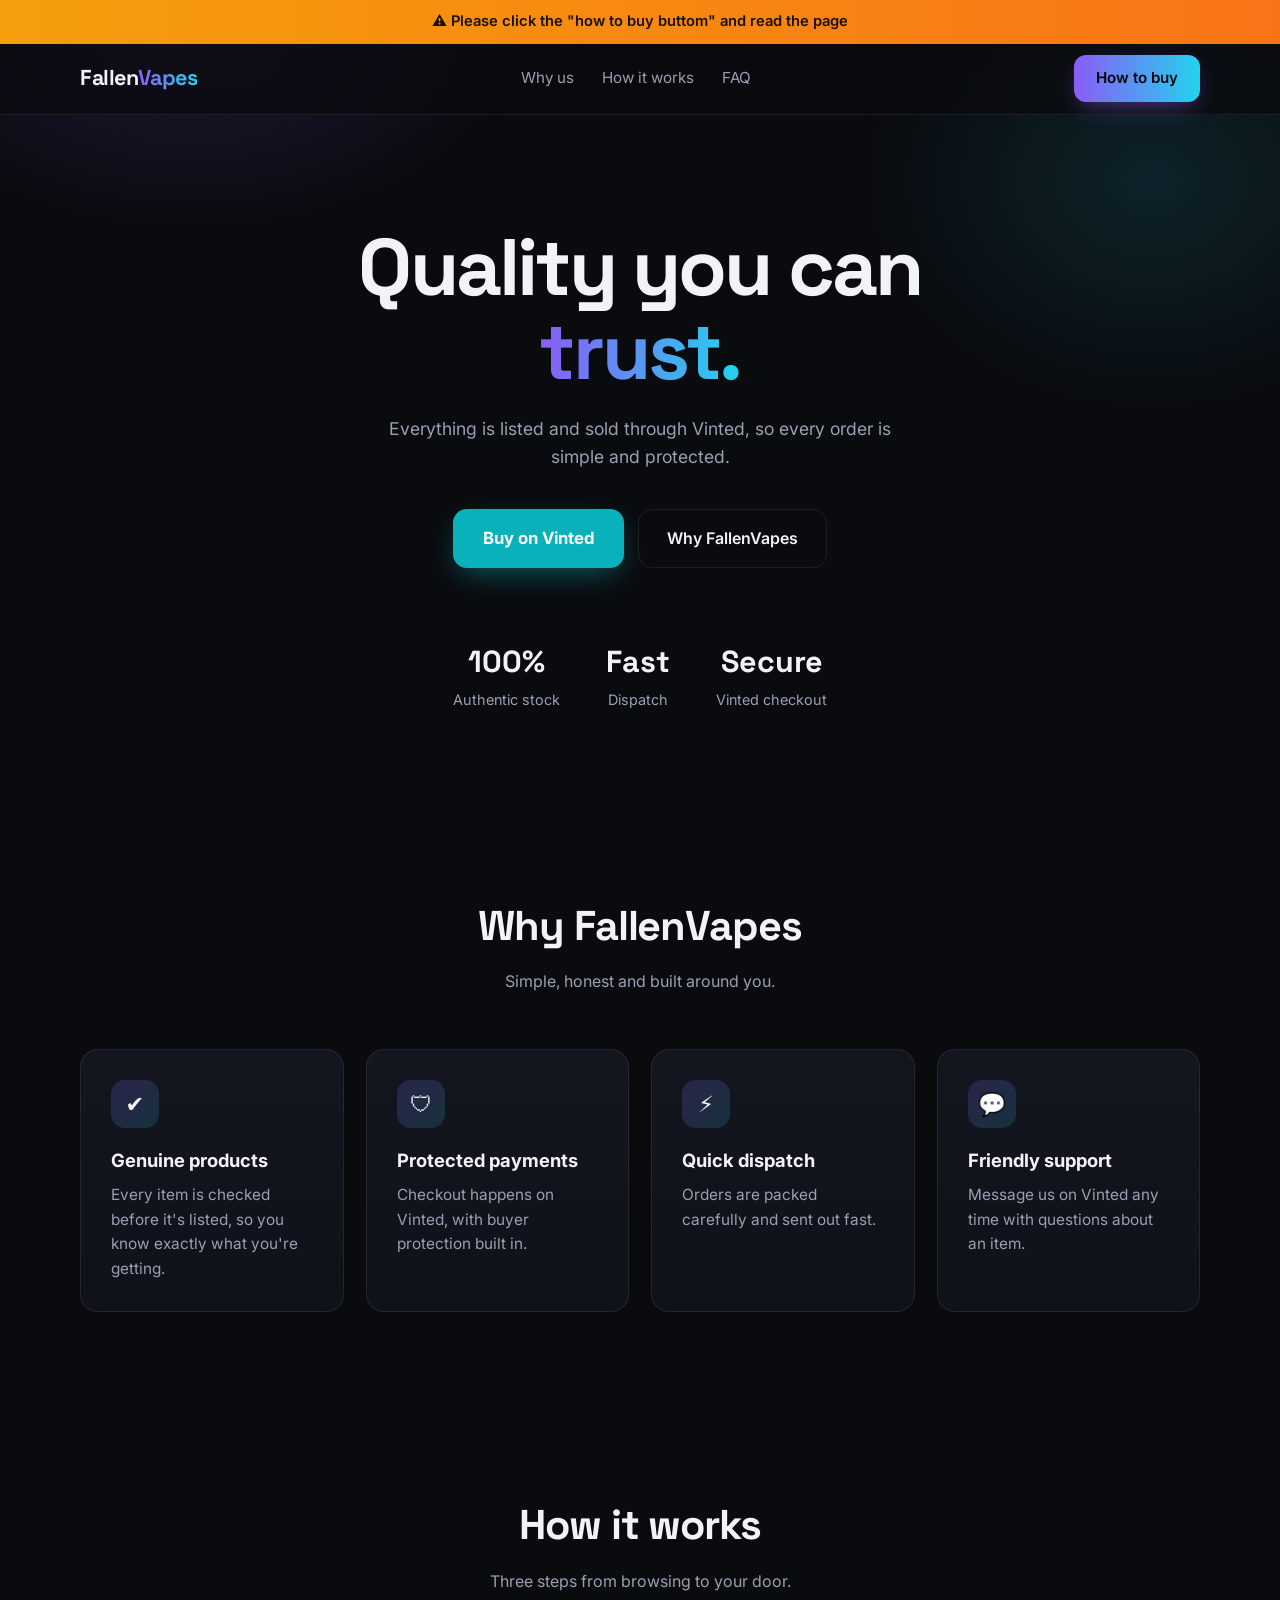
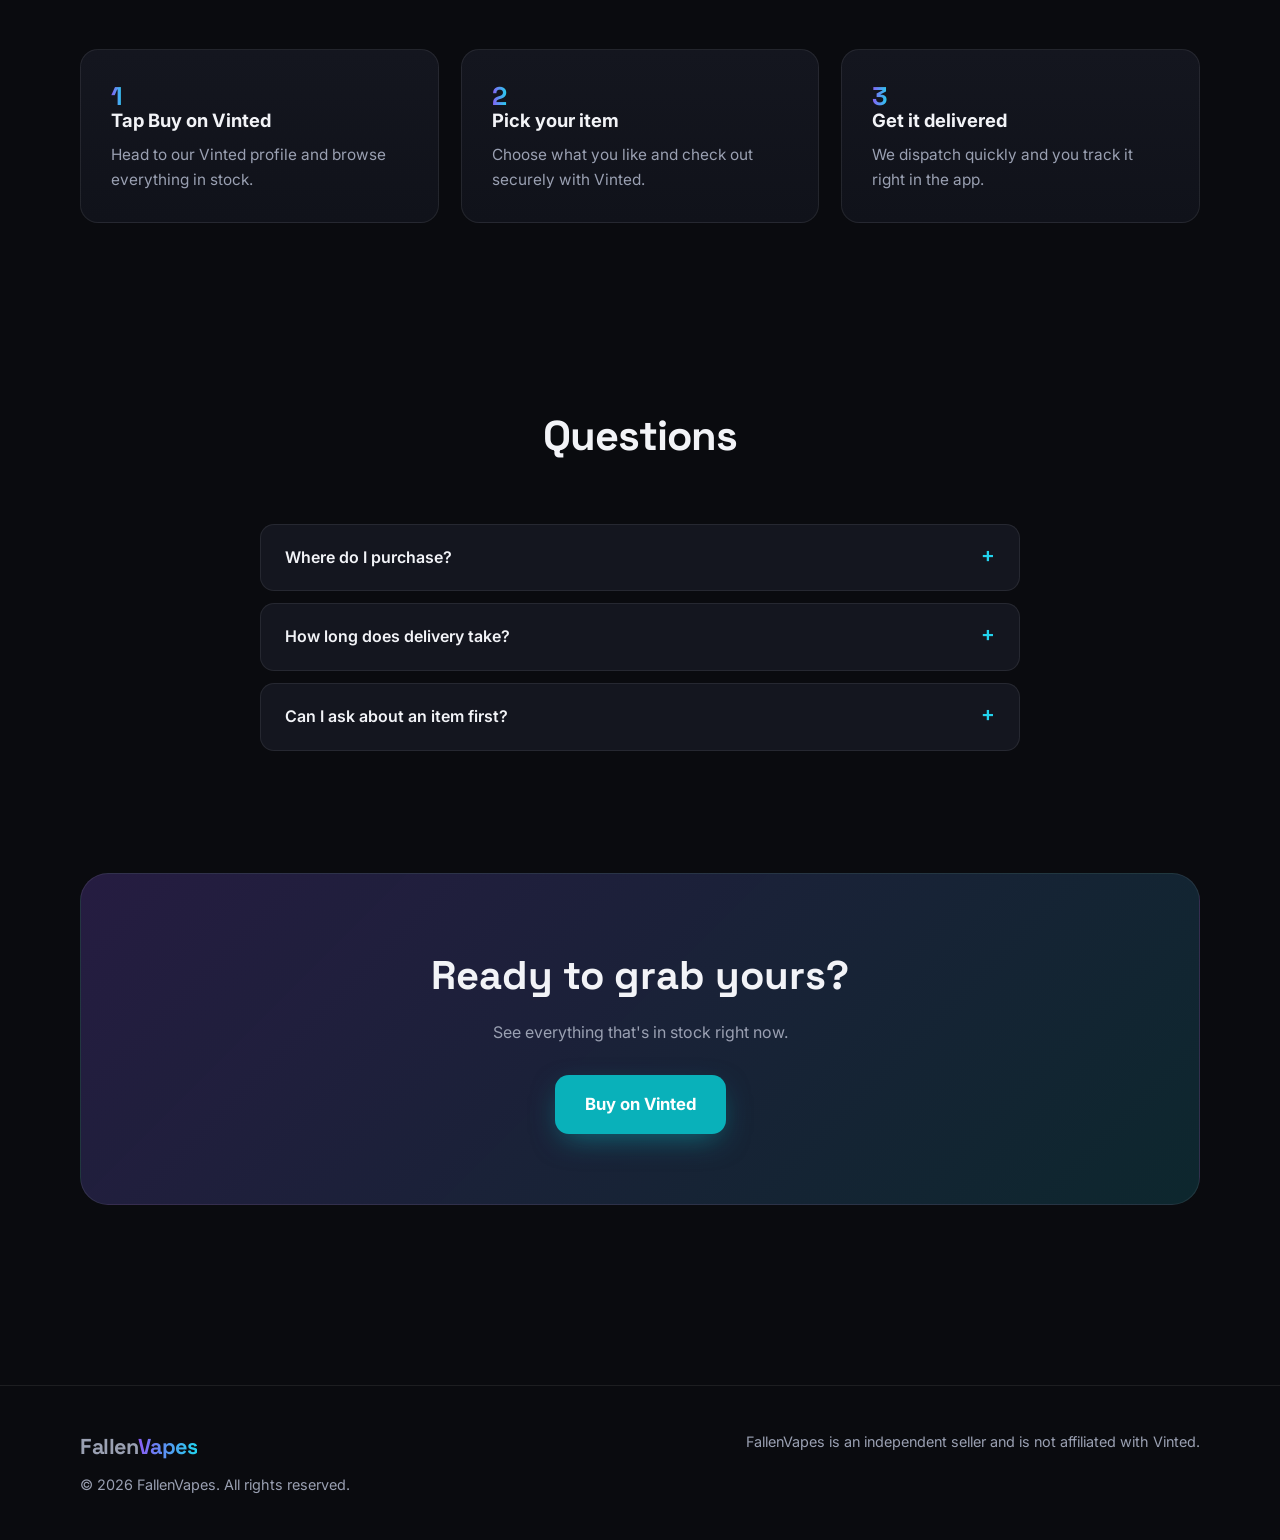
==== index.html @ a313c8a1 "Update index.html" ====
<!DOCTYPE html>
<html lang="en-GB">
<head>
<meta charset="UTF-8">
<meta name="viewport" content="width=device-width, initial-scale=1">
<title>FallenVapes</title>
<meta name="description" content="FallenVapes – browse and buy securely on Vinted.">
<link rel="preconnect" href="https://fonts.googleapis.com">
<link rel="preconnect" href="https://fonts.gstatic.com" crossorigin>
<link href="https://fonts.googleapis.com/css2?family=Inter:wght@400;500;600;700&family=Space+Grotesk:wght@500;700&display=swap" rel="stylesheet">
<link rel="stylesheet" href="style.css">
</head>
<body>
<div class="glow"></div>

<!-- ============================================================
     WARNING BANNER – change the text between the tags below.
     To remove the banner completely, delete the whole line.
     ============================================================ -->
<div class="banner">⚠️ Please click the "how to buy buttom" and read the page</div>

<header class="nav">
  <div class="container nav-inner">
    <a href="index.html" class="brand">Fallen<span>Vapes</span></a>
    <nav class="nav-links">
      <a href="#why">Why us</a>
      <a href="#how">How it works</a>
      <a href="#faq">FAQ</a>
    </nav>
    <a class="btn-nav" href="how-to-buy.html">How to buy</a>
  </div>
</header>

<main id="top">
  <section class="hero">
    <div class="container">
      <h1>Quality you can <em>trust.</em></h1>
      <p>Everything is listed and sold through Vinted, so every order is simple and protected.</p>
      <div class="cta-row">
        <!-- Replace the href with your Vinted profile link -->
        <a class="btn-vinted" href="https://www.vinted.co.uk/" target="_blank" rel="noopener">
          <img src="vinted-logo.svg" alt="" onerror="this.style.display='none'">
          Buy on Vinted
        </a>
        <a class="btn-ghost" href="#why">Why FallenVapes</a>
      </div>
      <div class="stats">
        <div class="stat"><strong>100%</strong><span>Authentic stock</span></div>
        <div class="stat"><strong>Fast</strong><span>Dispatch</span></div>
        <div class="stat"><strong>Secure</strong><span>Vinted checkout</span></div>
      </div>
    </div>
  </section>

  <section class="block" id="why">
    <div class="container">
      <div class="section-head reveal">
        <h2>Why FallenVapes</h2>
        <p>Simple, honest and built around you.</p>
      </div>
      <div class="grid">
        <div class="card reveal"><div class="icon">✔</div><h3>Genuine products</h3><p>Every item is checked before it's listed, so you know exactly what you're getting.</p></div>
        <div class="card reveal"><div class="icon">🛡</div><h3>Protected payments</h3><p>Checkout happens on Vinted, with buyer protection built in.</p></div>
        <div class="card reveal"><div class="icon">⚡</div><h3>Quick dispatch</h3><p>Orders are packed carefully and sent out fast.</p></div>
        <div class="card reveal"><div class="icon">💬</div><h3>Friendly support</h3><p>Message us on Vinted any time with questions about an item.</p></div>
      </div>
    </div>
  </section>

  <section class="block" id="how">
    <div class="container">
      <div class="section-head reveal">
        <h2>How it works</h2>
        <p>Three steps from browsing to your door.</p>
      </div>
      <div class="grid steps">
        <div class="card step reveal"><h3>Tap Buy on Vinted</h3><p>Head to our Vinted profile and browse everything in stock.</p></div>
        <div class="card step reveal"><h3>Pick your item</h3><p>Choose what you like and check out securely with Vinted.</p></div>
        <div class="card step reveal"><h3>Get it delivered</h3><p>We dispatch quickly and you track it right in the app.</p></div>
      </div>
    </div>
  </section>

  <section class="block" id="faq">
    <div class="container">
      <div class="section-head reveal"><h2>Questions</h2></div>
      <div class="faq reveal">
        <details><summary>Where do I purchase?</summary><p>All sales go through our Vinted profile. Use any "Buy on Vinted" button on this site.</p></details>
        <details><summary>How long does delivery take?</summary><p>We dispatch quickly; delivery times depend on the Vinted shipping option you choose.</p></details>
        <details><summary>Can I ask about an item first?</summary><p>Of course. Message us through Vinted and we'll get back to you.</p></details>
      </div>
    </div>
  </section>

  <section class="block" style="padding-top:20px">
    <div class="container">
      <div class="band reveal">
        <h2>Ready to grab yours?</h2>
        <p>See everything that's in stock right now.</p>
        <a class="btn-vinted" href="https://www.vinted.co.uk/" target="_blank" rel="noopener">
          <img src="vinted-logo.svg" alt="" onerror="this.style.display='none'">
          Buy on Vinted
        </a>
      </div>
    </div>
  </section>
</main>

<footer>
  <div class="container foot">
    <div>
      <div class="brand" style="margin-bottom:8px">Fallen<span>Vapes</span></div>
      <div>© <span id="yr"></span> FallenVapes. All rights reserved.</div>
    </div>
    <p class="warn">FallenVapes is an independent seller and is not affiliated with Vinted.</p>
  </div>
</footer>

<script>
document.getElementById('yr').textContent = new Date().getFullYear();
const io = new IntersectionObserver(es => es.forEach(e => {
  if (e.isIntersecting){ e.target.classList.add('in'); io.unobserve(e.target); }
}), {threshold:.12});
document.querySelectorAll('.reveal').forEach(el => io.observe(el));
</script>
</body>
</html>
---- style.css ----
:root{
  --bg:#0a0b0f;
  --bg-2:#10121a;
  --card:#14161f;
  --line:rgba(255,255,255,.08);
  --text:#f2f3f7;
  --muted:#9aa0b2;
  --accent:#8b5cf6;
  --accent-2:#22d3ee;
  --vinted:#09B1BA;
  --vinted-dark:#078f97;
  --radius:18px;
}
*{box-sizing:border-box;margin:0;padding:0}
html{scroll-behavior:smooth}
body{
  font-family:'Inter',system-ui,sans-serif;
  background:var(--bg);
  color:var(--text);
  line-height:1.6;
  -webkit-font-smoothing:antialiased;
  overflow-x:hidden;
}
a{color:inherit;text-decoration:none}
.container{width:min(1120px,92%);margin-inline:auto}

/* Ambient glow */
.glow{position:fixed;inset:0;pointer-events:none;z-index:0;
  background:
   radial-gradient(600px 400px at 15% 0%,rgba(139,92,246,.18),transparent 60%),
   radial-gradient(500px 400px at 90% 20%,rgba(34,211,238,.12),transparent 60%);
}
main,header,footer,section,.banner{position:relative;z-index:1}

/* Warning banner */
.banner{
  background:linear-gradient(90deg,#f59e0b,#f97316);
  color:#1a1100;
  text-align:center;
  font-weight:600;
  font-size:.92rem;
  padding:10px 16px;
}

/* Nav */
header.nav{
  position:sticky;top:0;z-index:50;
  backdrop-filter:blur(14px);
  background:rgba(10,11,15,.7);
  border-bottom:1px solid var(--line);
}
.nav-inner{display:flex;align-items:center;justify-content:space-between;height:70px}
.brand{font-family:'Space Grotesk',sans-serif;font-weight:700;font-size:1.35rem;letter-spacing:-.02em}
.brand span{background:linear-gradient(90deg,var(--accent),var(--accent-2));-webkit-background-clip:text;background-clip:text;color:transparent}
.nav-links{display:flex;gap:28px;font-size:.95rem;color:var(--muted)}
.nav-links a{transition:color .2s}
.nav-links a:hover{color:var(--text)}
@media(max-width:720px){.nav-links{display:none}}

/* Nav button (How to buy / Go back) */
.btn-nav{
  display:inline-flex;align-items:center;justify-content:center;
  padding:11px 22px;border-radius:12px;font-weight:600;font-size:.95rem;
  background:linear-gradient(90deg,var(--accent),var(--accent-2));
  color:#06070a;
  transition:transform .2s,box-shadow .2s;
  box-shadow:0 8px 24px -8px rgba(139,92,246,.6);
}
.btn-nav:hover{transform:translateY(-2px)}

/* Vinted button */
.btn-vinted{
  display:inline-flex;align-items:center;justify-content:center;gap:12px;
  background:var(--vinted);
  color:#fff;
  font-weight:700;font-size:1.05rem;
  padding:16px 30px;
  border-radius:14px;
  border:none;cursor:pointer;
  box-shadow:0 10px 30px -8px rgba(9,177,186,.55);
  transition:transform .2s ease,box-shadow .2s ease,background .2s ease;
}
.btn-vinted:hover{background:var(--vinted-dark);transform:translateY(-2px);box-shadow:0 16px 36px -8px rgba(9,177,186,.7)}
.btn-vinted:active{transform:translateY(0)}
.btn-vinted img{height:24px;width:auto;display:block}
.btn-ghost{
  display:inline-flex;align-items:center;padding:16px 28px;border-radius:14px;
  border:1px solid var(--line);color:var(--text);font-weight:600;
  transition:background .2s,border-color .2s;
}
.btn-ghost:hover{background:rgba(255,255,255,.05);border-color:rgba(255,255,255,.2)}

/* Hero */
.hero{padding:110px 0 90px;text-align:center}
.hero h1{
  font-family:'Space Grotesk',sans-serif;
  font-size:clamp(2.6rem,7vw,5rem);
  line-height:1.05;letter-spacing:-.035em;font-weight:700;
  max-width:14ch;margin:0 auto 22px;
}
.hero h1 em{font-style:normal;background:linear-gradient(90deg,var(--accent),var(--accent-2));-webkit-background-clip:text;background-clip:text;color:transparent}
.hero p{max-width:540px;margin:0 auto 38px;color:var(--muted);font-size:1.1rem}
.cta-row{display:flex;gap:14px;justify-content:center;flex-wrap:wrap}
.stats{display:flex;gap:46px;justify-content:center;flex-wrap:wrap;margin-top:70px}
.stat strong{display:block;font-family:'Space Grotesk',sans-serif;font-size:1.9rem}
.stat span{color:var(--muted);font-size:.9rem}

/* Sections */
section.block{padding:90px 0}
.section-head{text-align:center;margin-bottom:54px}
.section-head h2{font-family:'Space Grotesk',sans-serif;font-size:clamp(1.8rem,4vw,2.6rem);letter-spacing:-.025em}
.section-head p{color:var(--muted);margin-top:10px}

.grid{display:grid;gap:22px;grid-template-columns:repeat(auto-fit,minmax(250px,1fr))}
.card{
  background:linear-gradient(180deg,var(--card),var(--bg-2));
  border:1px solid var(--line);border-radius:var(--radius);
  padding:30px;transition:transform .25s,border-color .25s;
}
.card:hover{transform:translateY(-4px);border-color:rgba(139,92,246,.45)}
.icon{
  width:48px;height:48px;border-radius:14px;display:grid;place-items:center;
  background:linear-gradient(135deg,rgba(139,92,246,.2),rgba(34,211,238,.15));
  font-size:1.4rem;margin-bottom:18px;
}
.card h3{font-size:1.15rem;margin-bottom:8px}
.card p{color:var(--muted);font-size:.96rem}

/* Steps */
.steps{counter-reset:s}
.step{position:relative;padding-top:56px}
.step::before{
  counter-increment:s;content:counter(s);
  position:absolute;top:26px;left:30px;
  font-family:'Space Grotesk',sans-serif;font-size:1.6rem;font-weight:700;
  background:linear-gradient(90deg,var(--accent),var(--accent-2));-webkit-background-clip:text;background-clip:text;color:transparent;
}

/* FAQ */
.faq{max-width:760px;margin-inline:auto}
details{
  background:var(--card);border:1px solid var(--line);border-radius:14px;
  padding:20px 24px;margin-bottom:12px;
}
summary{cursor:pointer;font-weight:600;list-style:none;display:flex;justify-content:space-between}
summary::after{content:'+';color:var(--accent-2);font-size:1.3rem;line-height:1}
details[open] summary::after{content:'–'}
details p{color:var(--muted);margin-top:12px}

/* CTA band */
.band{
  text-align:center;padding:70px 30px;border-radius:28px;
  background:linear-gradient(135deg,rgba(139,92,246,.22),rgba(34,211,238,.14));
  border:1px solid var(--line);
}
.band h2{font-family:'Space Grotesk',sans-serif;font-size:clamp(1.8rem,4vw,2.5rem);margin-bottom:12px}
.band p{color:var(--muted);margin-bottom:30px}

/* How-to-buy page */
.page{padding:80px 0 40px}
.page h1{
  font-family:'Space Grotesk',sans-serif;
  font-size:clamp(2.2rem,6vw,3.6rem);
  letter-spacing:-.03em;line-height:1.1;margin-bottom:14px;text-align:center;
}
.page .lead{color:var(--muted);text-align:center;max-width:560px;margin:0 auto 46px}
.content{
  max-width:760px;margin-inline:auto;
  background:linear-gradient(180deg,var(--card),var(--bg-2));
  border:1px solid var(--line);border-radius:24px;
  padding:42px 38px;
}
.content h2{font-family:'Space Grotesk',sans-serif;font-size:1.4rem;margin:26px 0 10px}
.content h2:first-child{margin-top:0}
.content p{color:var(--muted);margin-bottom:14px}
.content ol,.content ul{color:var(--muted);padding-left:22px;margin-bottom:14px}
.content li{margin-bottom:8px}
.content strong{color:var(--text)}
.page .cta-row{margin-top:40px}

/* Footer */
footer{border-top:1px solid var(--line);padding:44px 0;margin-top:90px;color:var(--muted);font-size:.9rem}
.foot{display:flex;justify-content:space-between;gap:20px;flex-wrap:wrap}
.warn{max-width:560px}

.reveal{opacity:0;transform:translateY(22px);transition:opacity .7s ease,transform .7s ease}
.reveal.in{opacity:1;transform:none}
@media(prefers-reduced-motion:reduce){.reveal{opacity:1;transform:none;transition:none}}
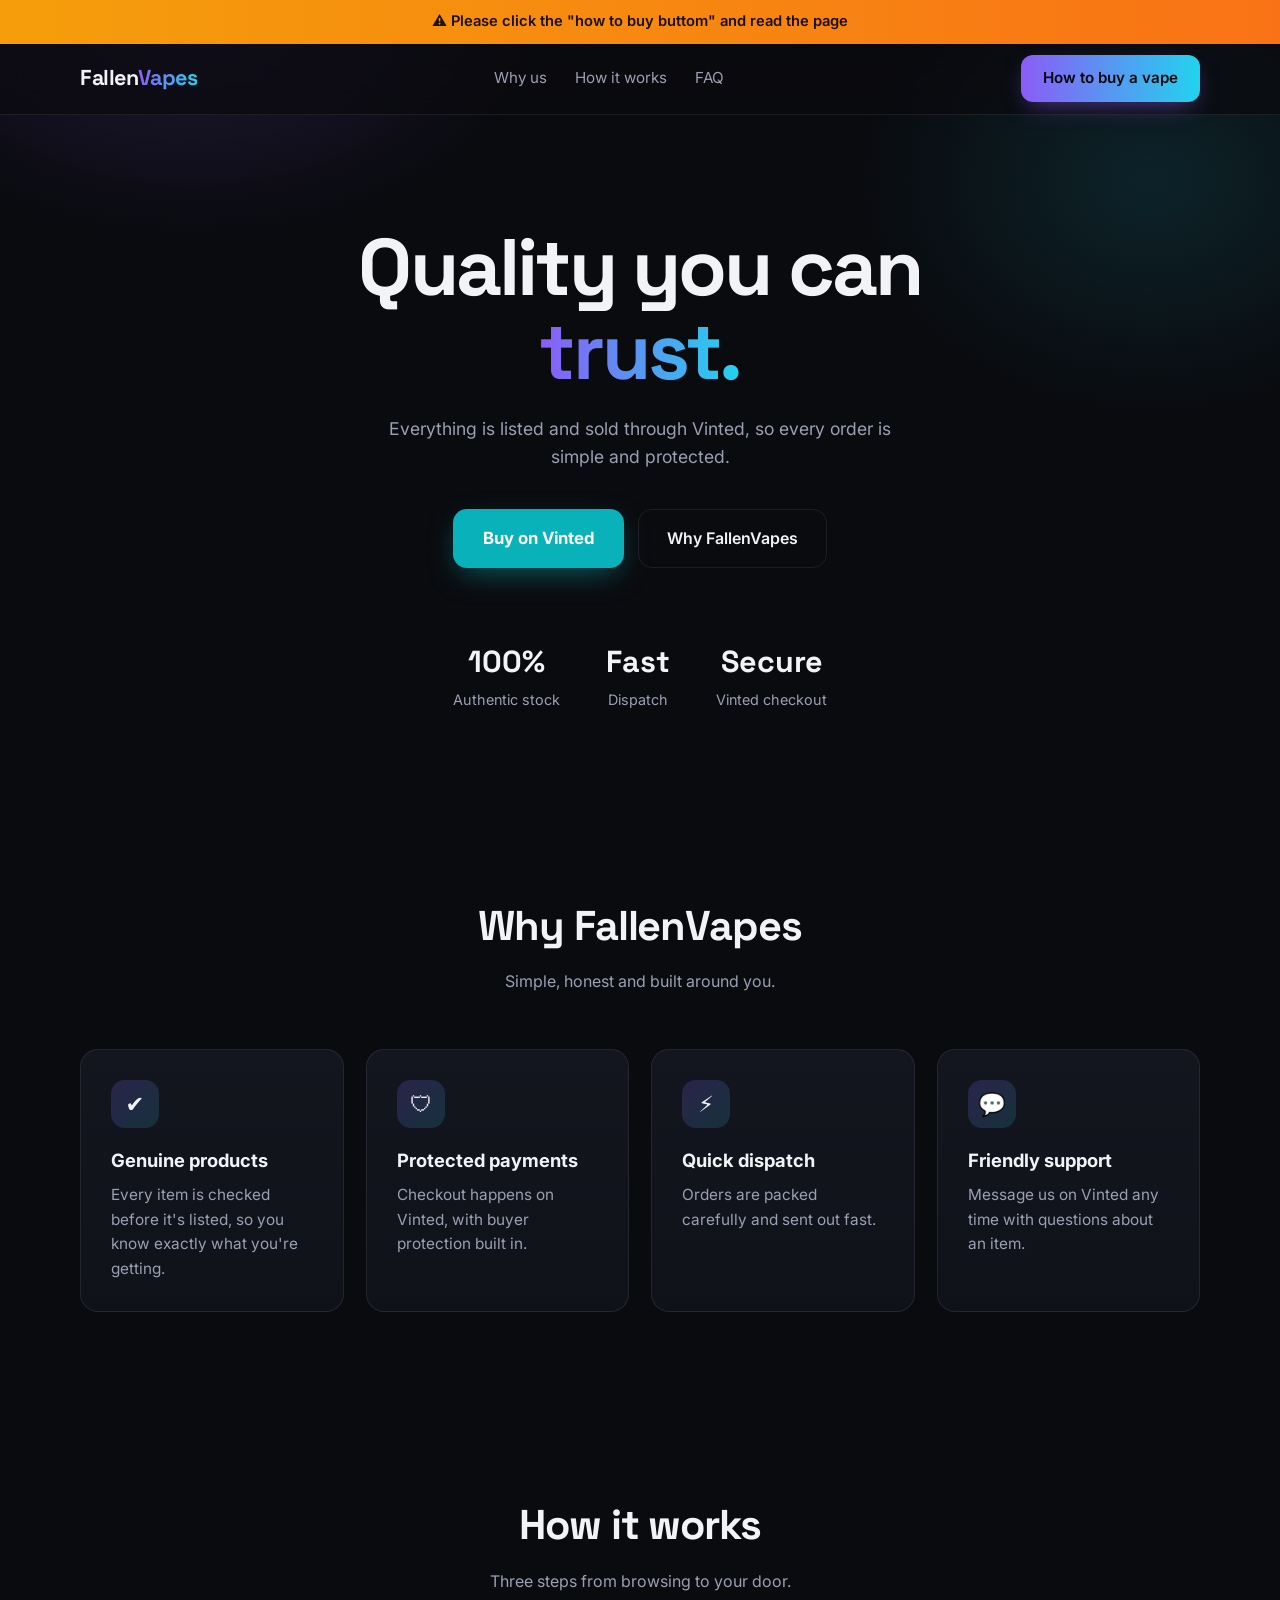
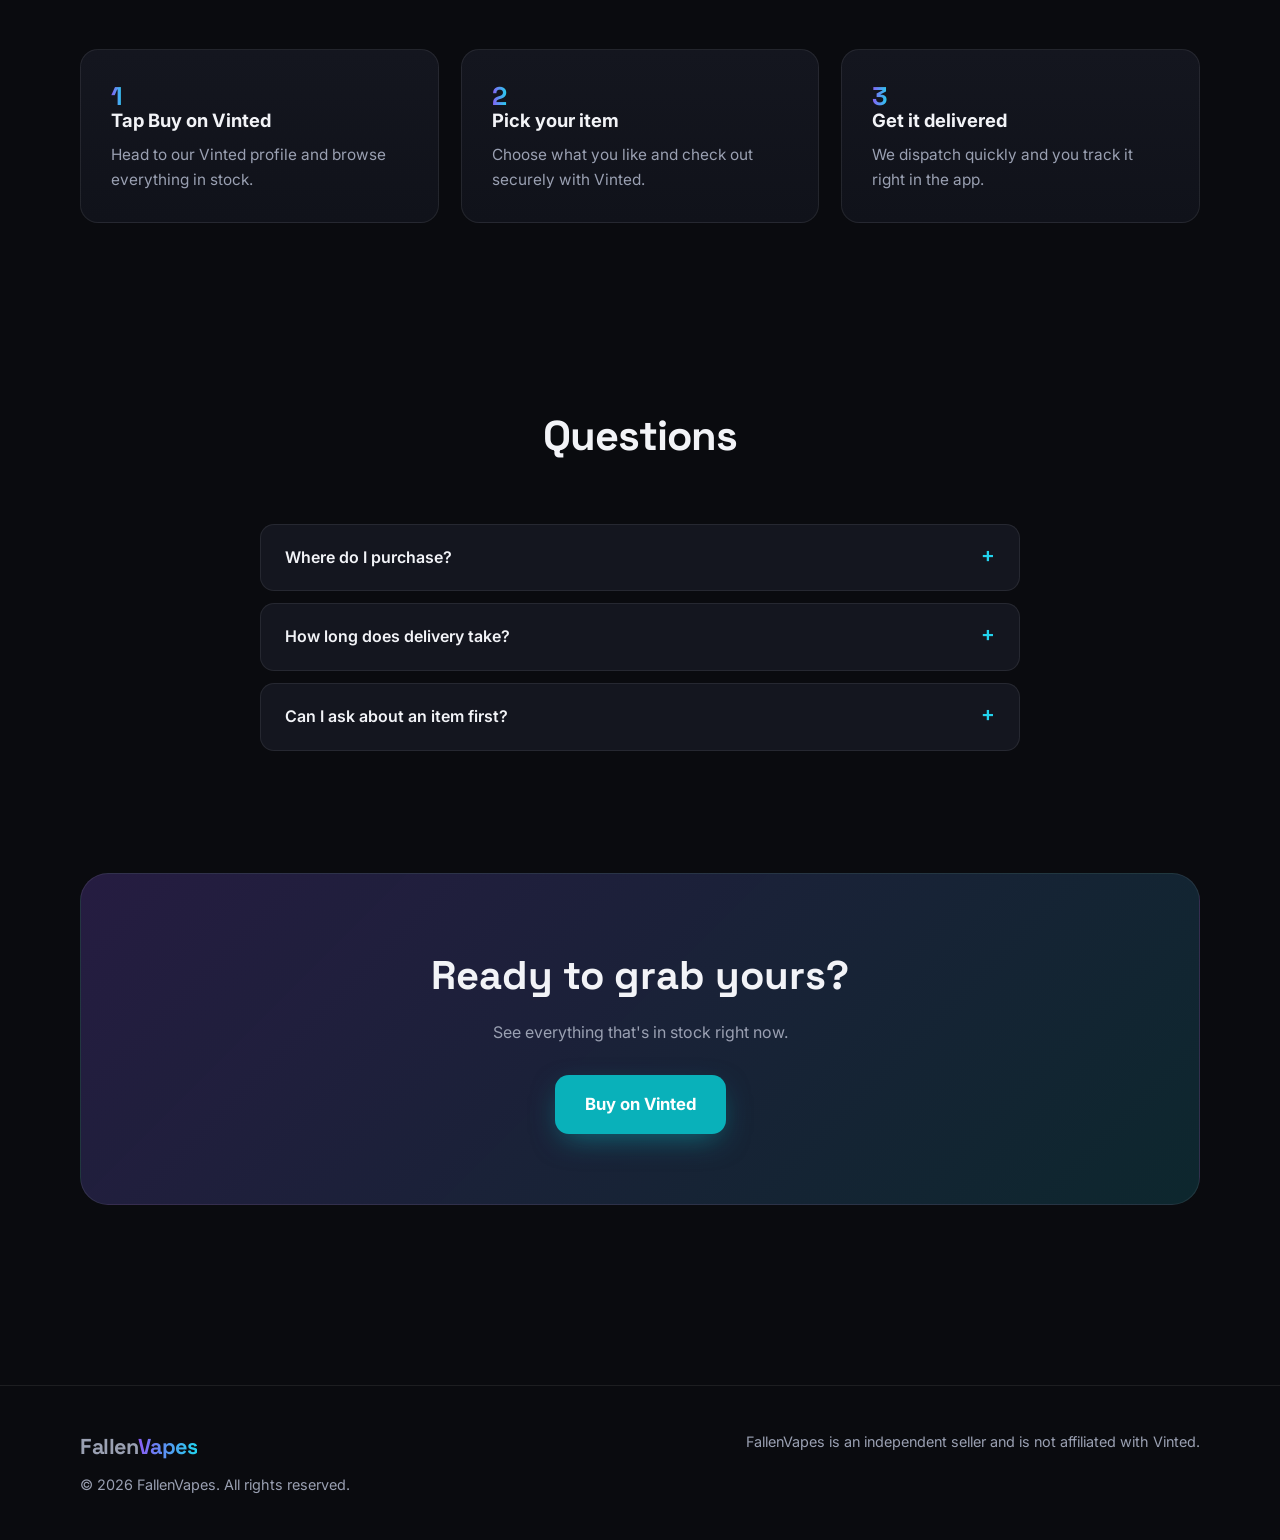
==== commit 68288e2a: "Update index.html" ====
--- a/index.html
+++ b/index.html
@@ -27,7 +27,7 @@
       <a href="#how">How it works</a>
       <a href="#faq">FAQ</a>
     </nav>
-    <a class="btn-nav" href="how-to-buy.html">How to buy</a>
+    <a class="btn-nav" href="how-to-buy.html">How to buy a vape</a>
   </div>
 </header>
 
@@ -38,7 +38,7 @@
       <p>Everything is listed and sold through Vinted, so every order is simple and protected.</p>
       <div class="cta-row">
         <!-- Replace the href with your Vinted profile link -->
-        <a class="btn-vinted" href="https://www.vinted.co.uk/" target="_blank" rel="noopener">
+        <a class="btn-vinted" href="https://www.vinted.co.uk/member/3196561257-fallenshopv" target="_blank" rel="noopener">
           <img src="vinted-logo.svg" alt="" onerror="this.style.display='none'">
           Buy on Vinted
         </a>
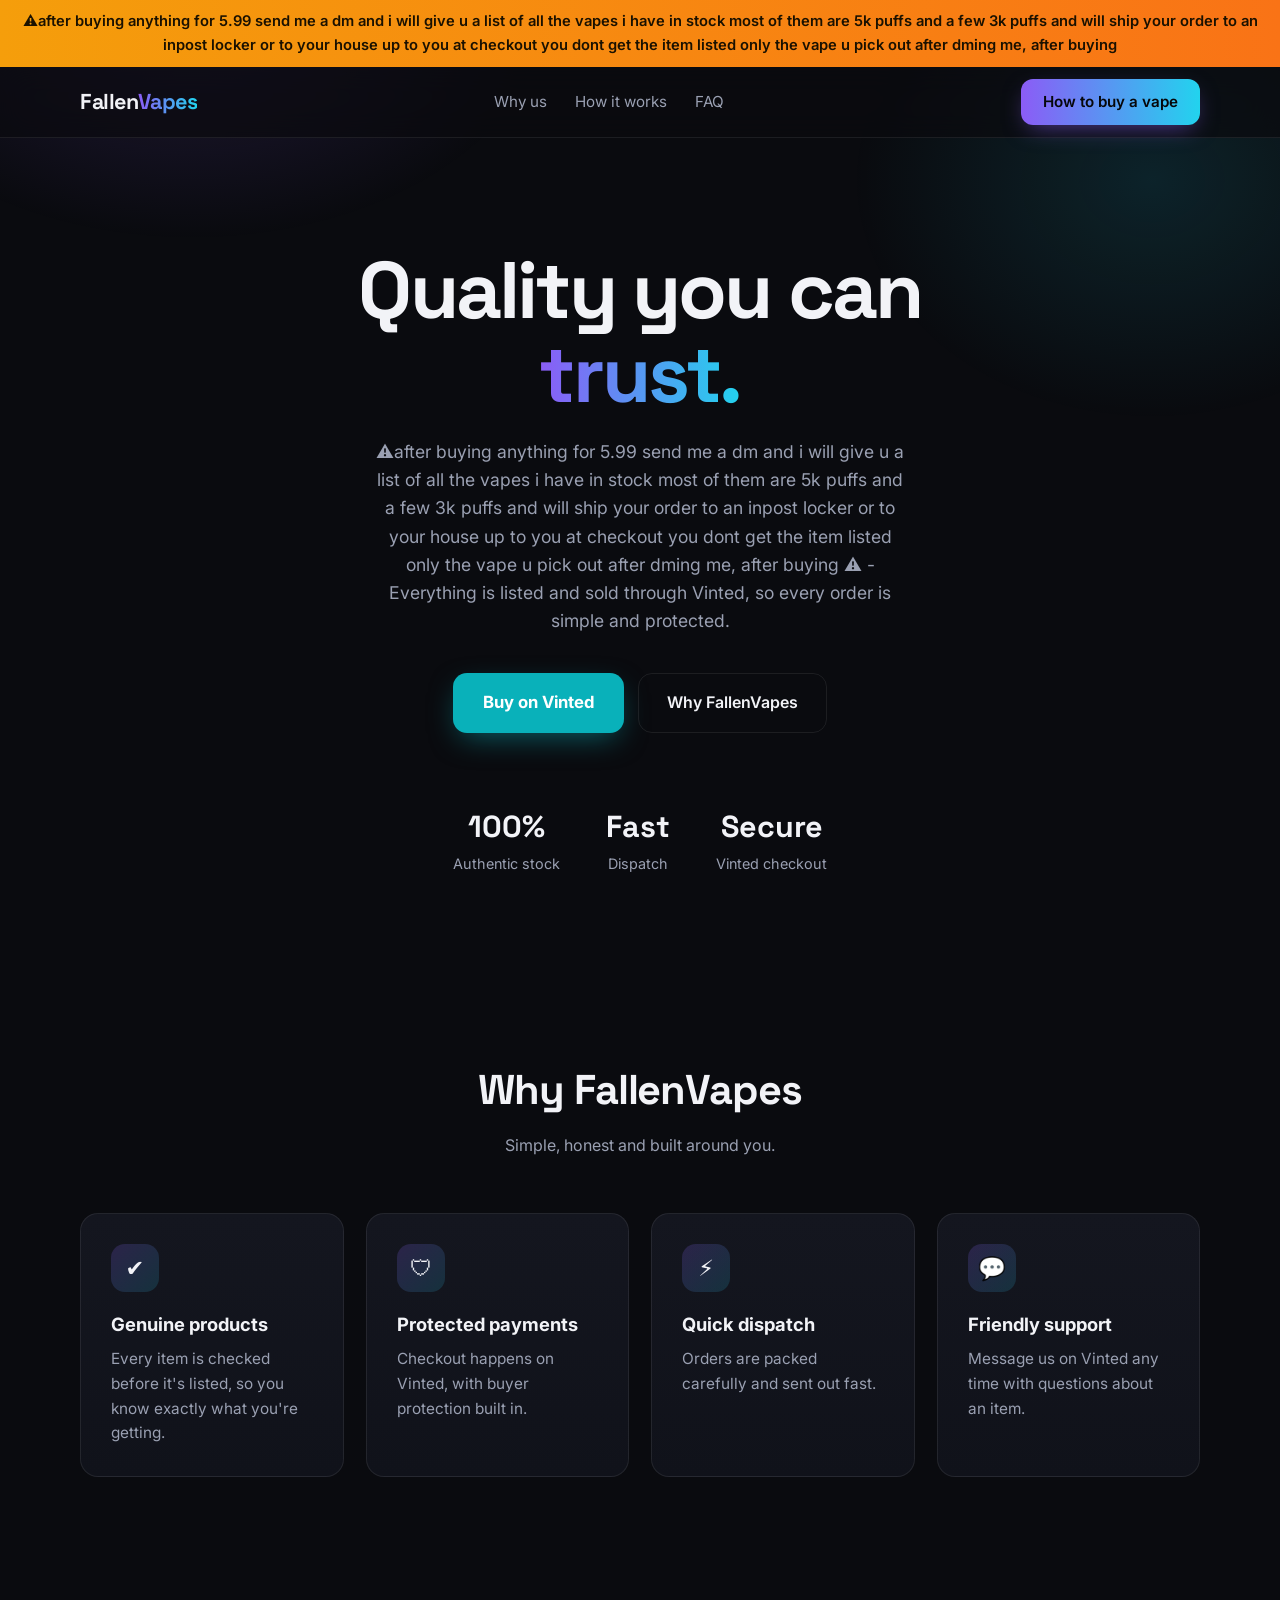
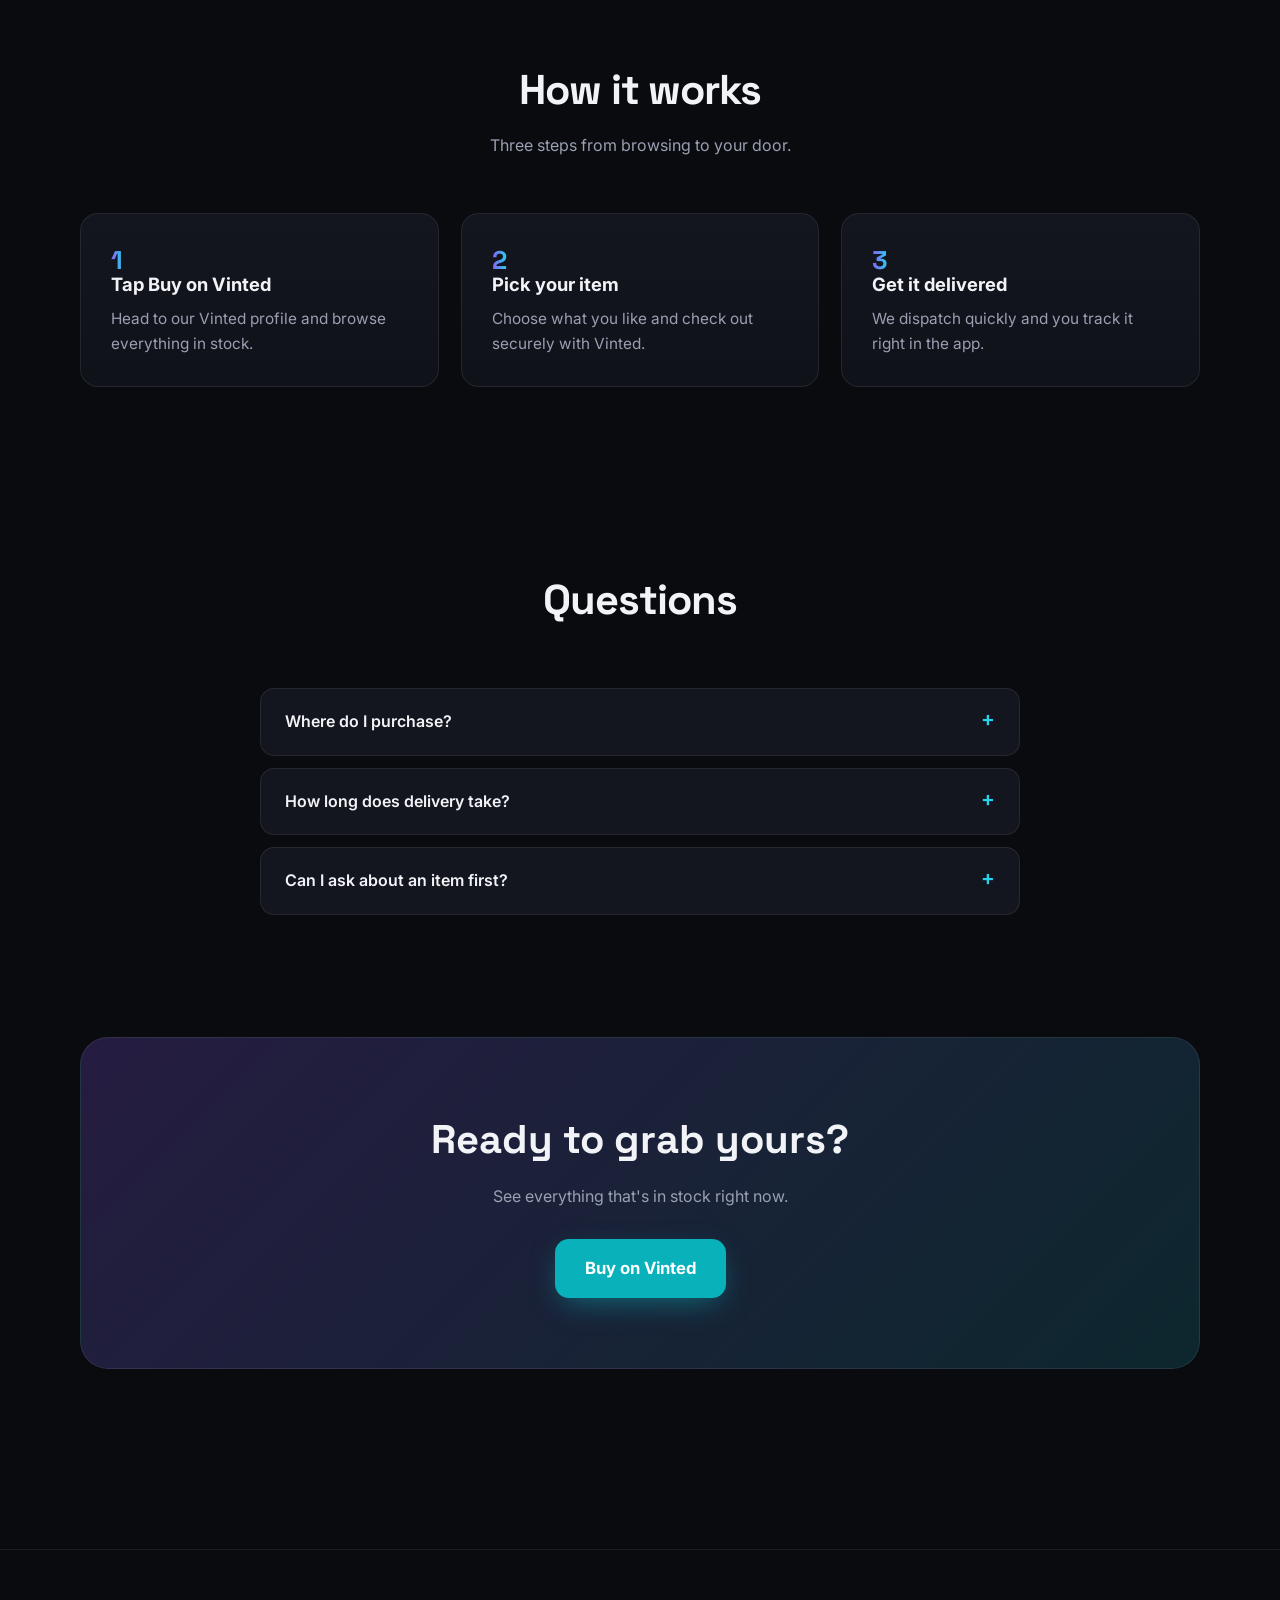
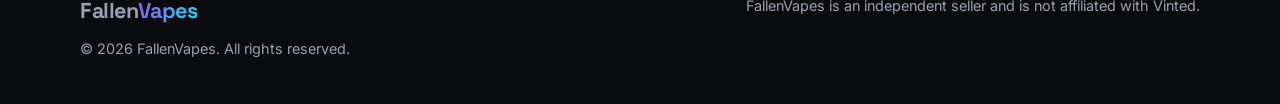
==== commit 06b4b871: "Update index.html" ====
--- a/index.html
+++ b/index.html
@@ -17,7 +17,7 @@
      WARNING BANNER – change the text between the tags below.
      To remove the banner completely, delete the whole line.
      ============================================================ -->
-<div class="banner">⚠️ Please click the "how to buy buttom" and read the page</div>
+<div class="banner">⚠️after buying anything for 5.99 send me a dm and i will give u a list of all the vapes i have in stock most of them are 5k puffs and a few 3k puffs and will ship your order to an inpost locker or to your house up to you at checkout you dont get the item listed only the vape u pick out after dming me, after buying </div>
 
 <header class="nav">
   <div class="container nav-inner">
@@ -35,7 +35,7 @@
   <section class="hero">
     <div class="container">
       <h1>Quality you can <em>trust.</em></h1>
-      <p>Everything is listed and sold through Vinted, so every order is simple and protected.</p>
+      <p>⚠️after buying anything for 5.99 send me a dm and i will give u a list of all the vapes i have in stock most of them are 5k puffs and a few 3k puffs and will ship your order to an inpost locker or to your house up to you at checkout you dont get the item listed only the vape u pick out after dming me, after buying ⚠️ -  Everything is listed and sold through Vinted, so every order is simple and protected.</p>
       <div class="cta-row">
         <!-- Replace the href with your Vinted profile link -->
         <a class="btn-vinted" href="https://www.vinted.co.uk/member/3196561257-fallenshopv" target="_blank" rel="noopener">
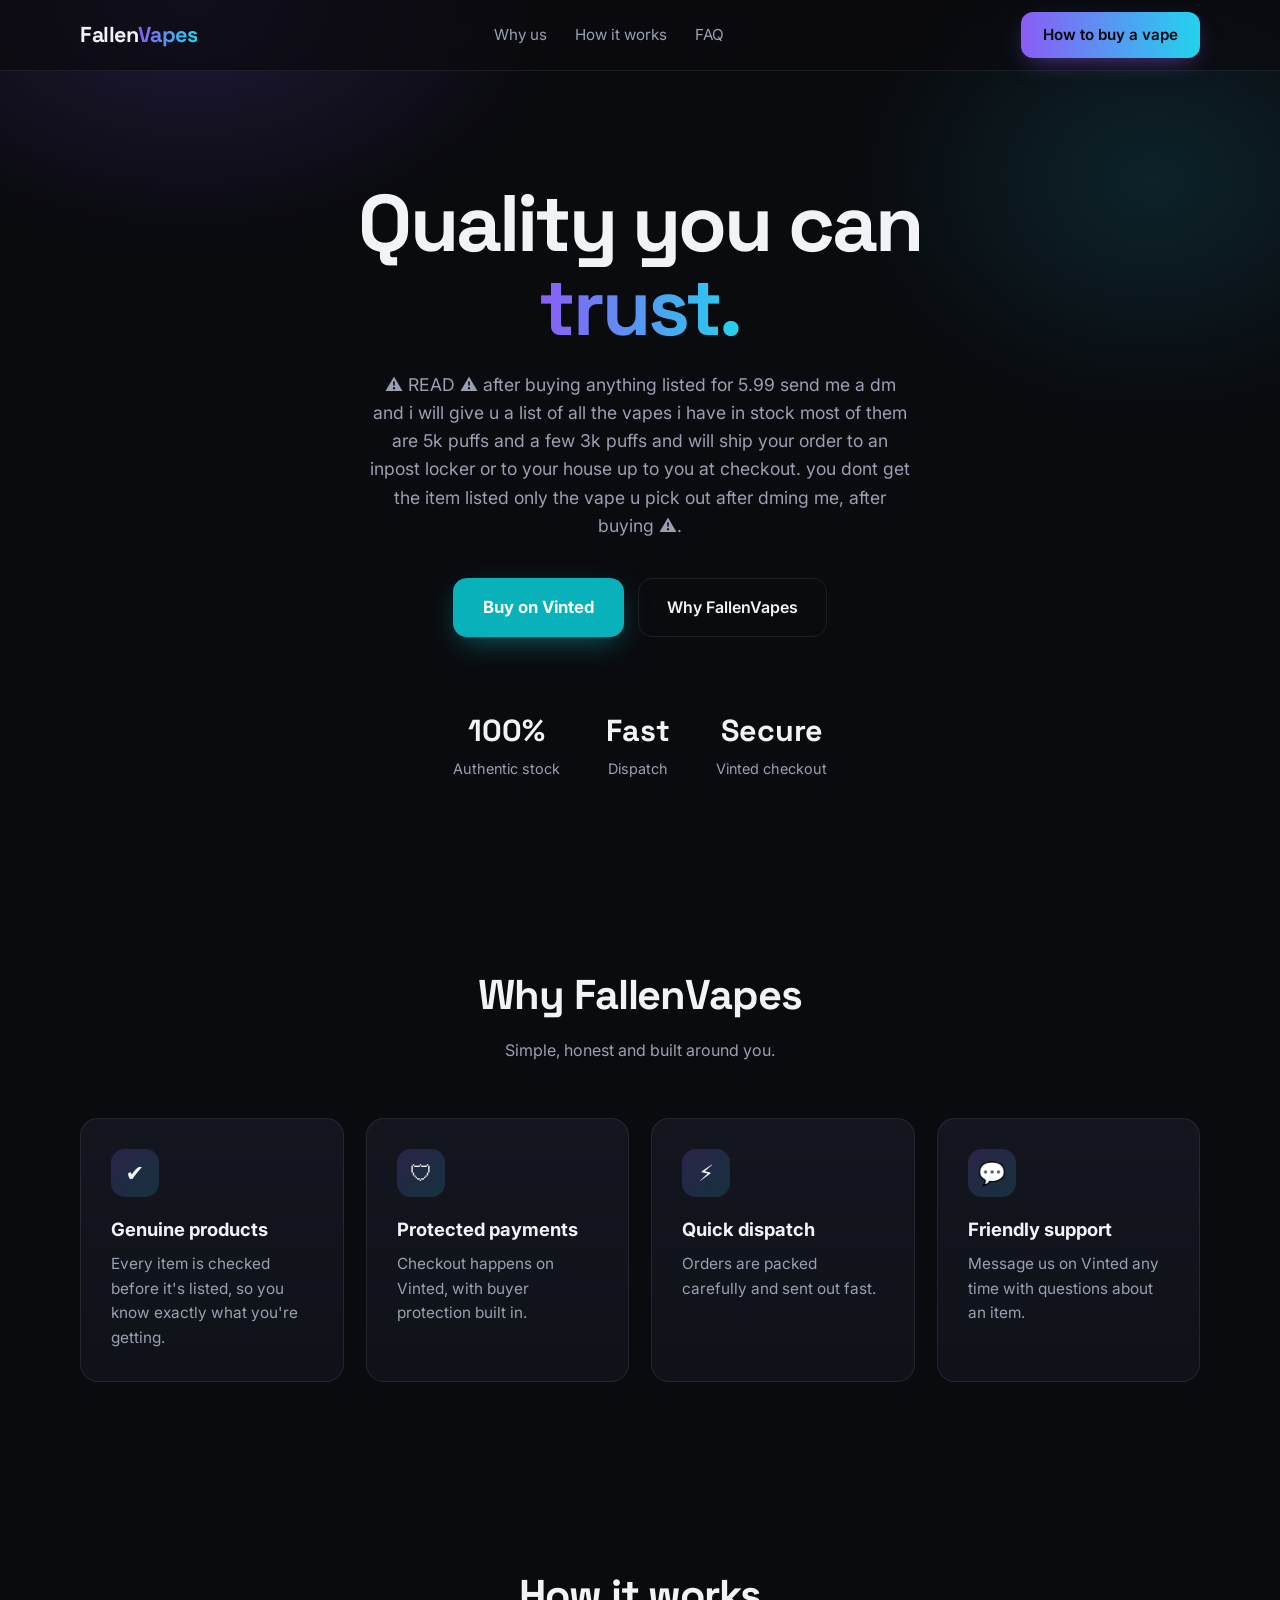
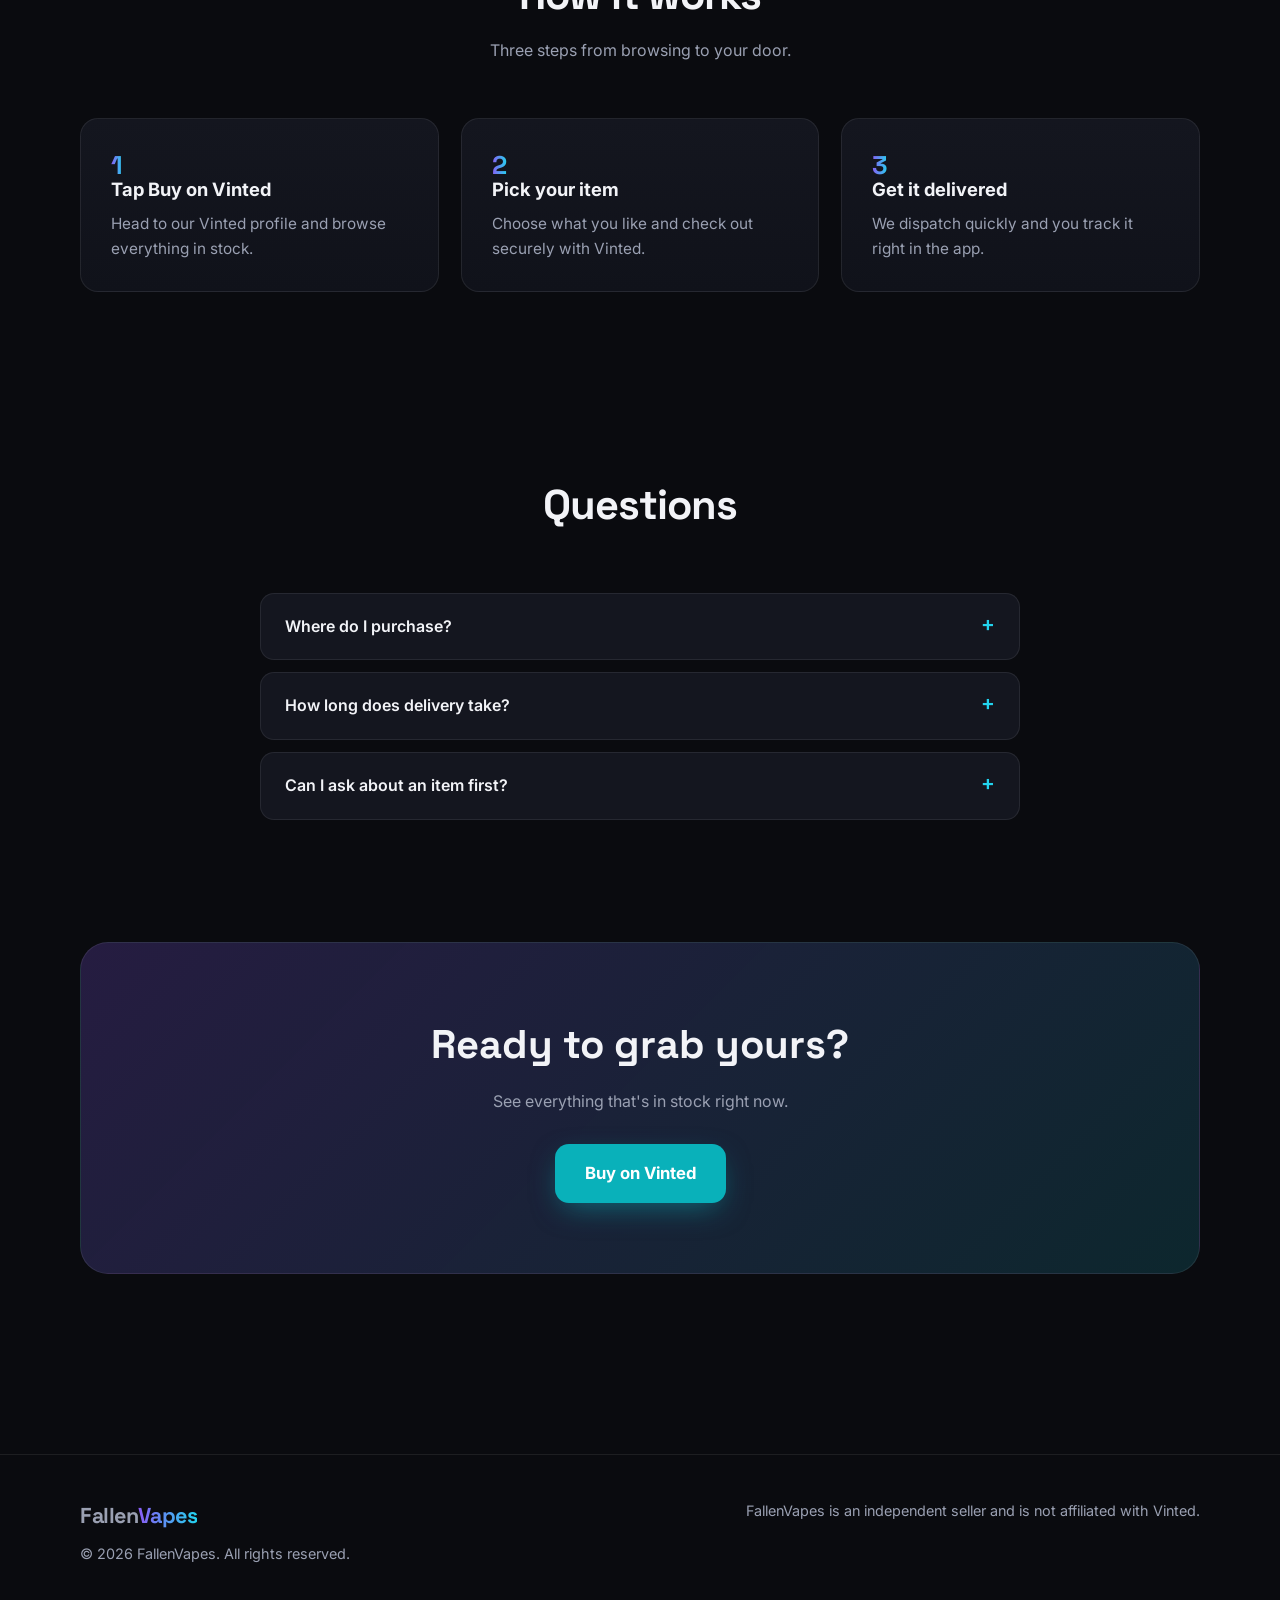
==== commit c8c3c5d6: "Update index.html" ====
--- a/index.html
+++ b/index.html
@@ -16,8 +16,7 @@
 <!-- ============================================================
      WARNING BANNER – change the text between the tags below.
      To remove the banner completely, delete the whole line.
-     ============================================================ -->
-<div class="banner">⚠️after buying anything for 5.99 send me a dm and i will give u a list of all the vapes i have in stock most of them are 5k puffs and a few 3k puffs and will ship your order to an inpost locker or to your house up to you at checkout you dont get the item listed only the vape u pick out after dming me, after buying </div>
+     ============================================================ --> 
 
 <header class="nav">
   <div class="container nav-inner">
@@ -35,7 +34,7 @@
   <section class="hero">
     <div class="container">
       <h1>Quality you can <em>trust.</em></h1>
-      <p>⚠️after buying anything for 5.99 send me a dm and i will give u a list of all the vapes i have in stock most of them are 5k puffs and a few 3k puffs and will ship your order to an inpost locker or to your house up to you at checkout you dont get the item listed only the vape u pick out after dming me, after buying ⚠️ -  Everything is listed and sold through Vinted, so every order is simple and protected.</p>
+      <p>⚠️ READ ⚠️ after buying anything listed for 5.99 send me a dm and i will give u a list of all the vapes i have in stock most of them are 5k puffs and a few 3k puffs and will ship your order to an inpost locker or to your house up to you at checkout. you dont get the item listed only the vape u pick out after dming me, after buying ⚠️.</p>
       <div class="cta-row">
         <!-- Replace the href with your Vinted profile link -->
         <a class="btn-vinted" href="https://www.vinted.co.uk/member/3196561257-fallenshopv" target="_blank" rel="noopener">
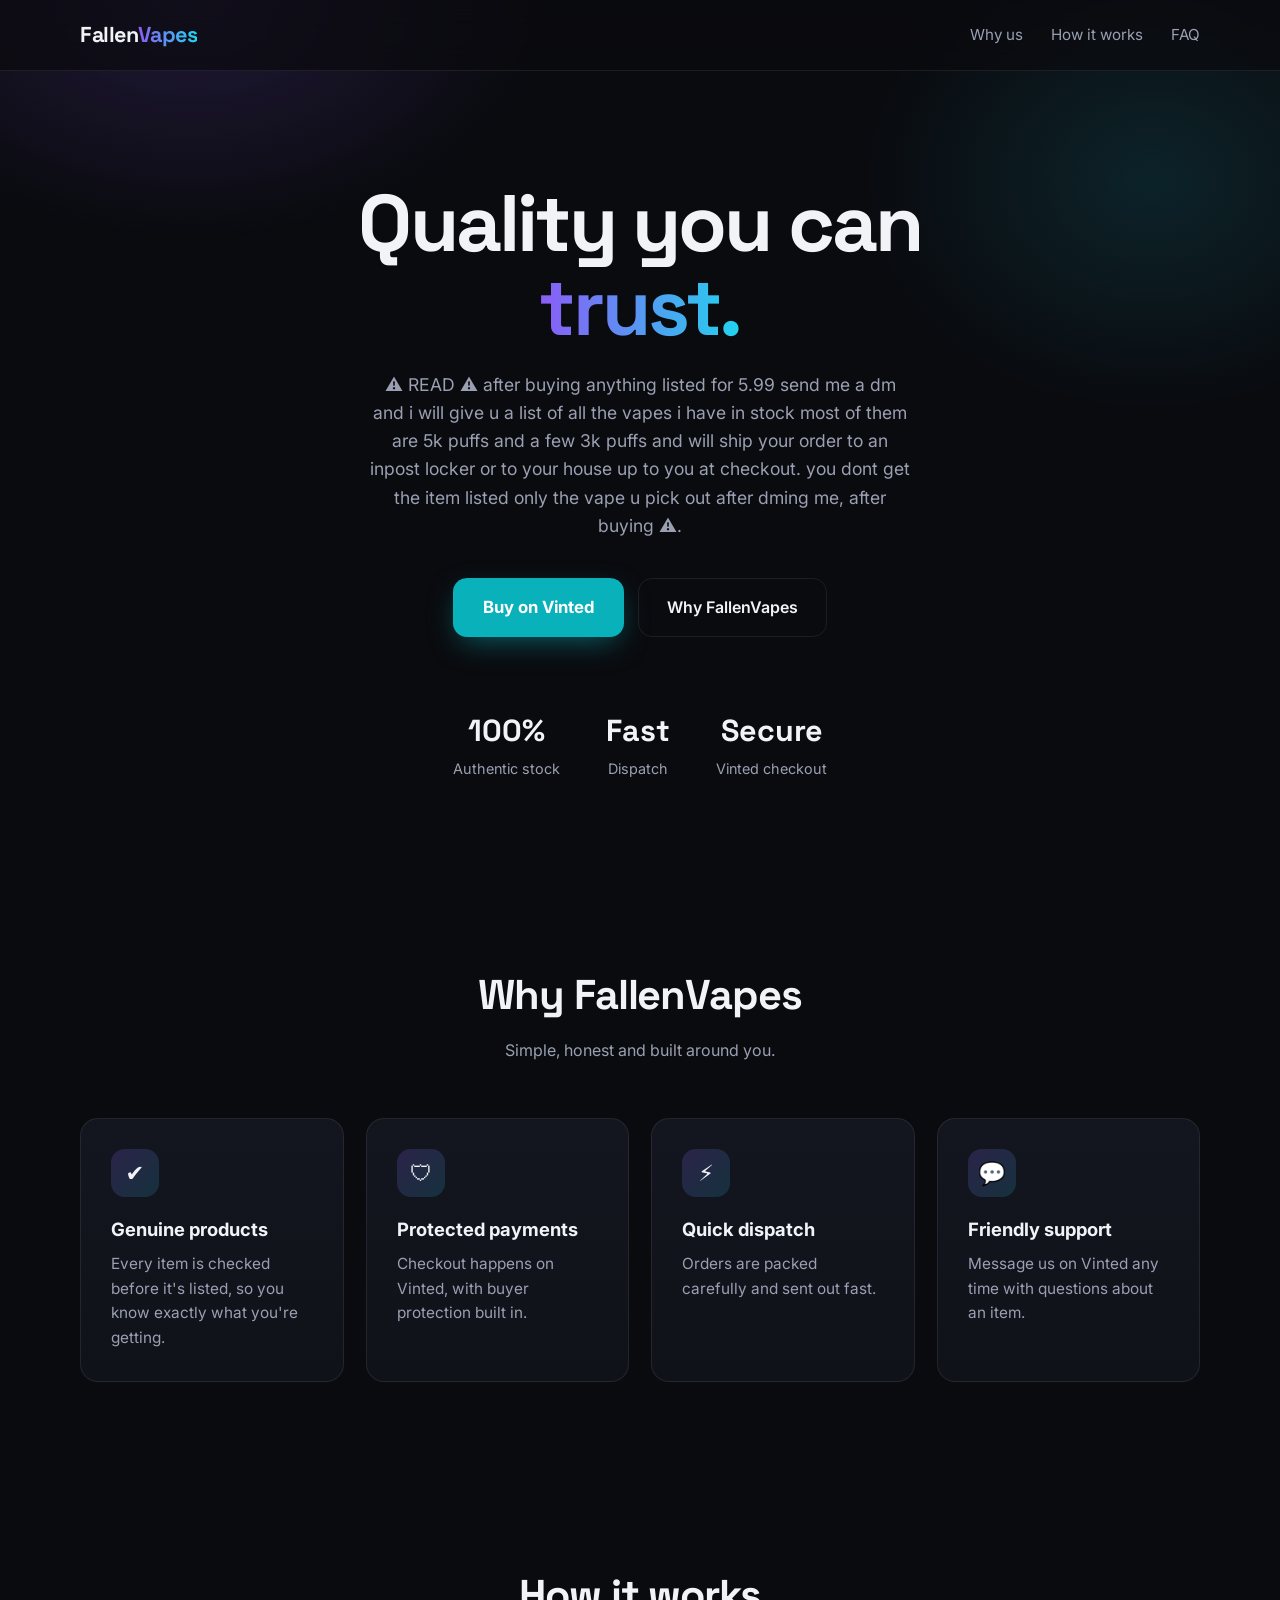
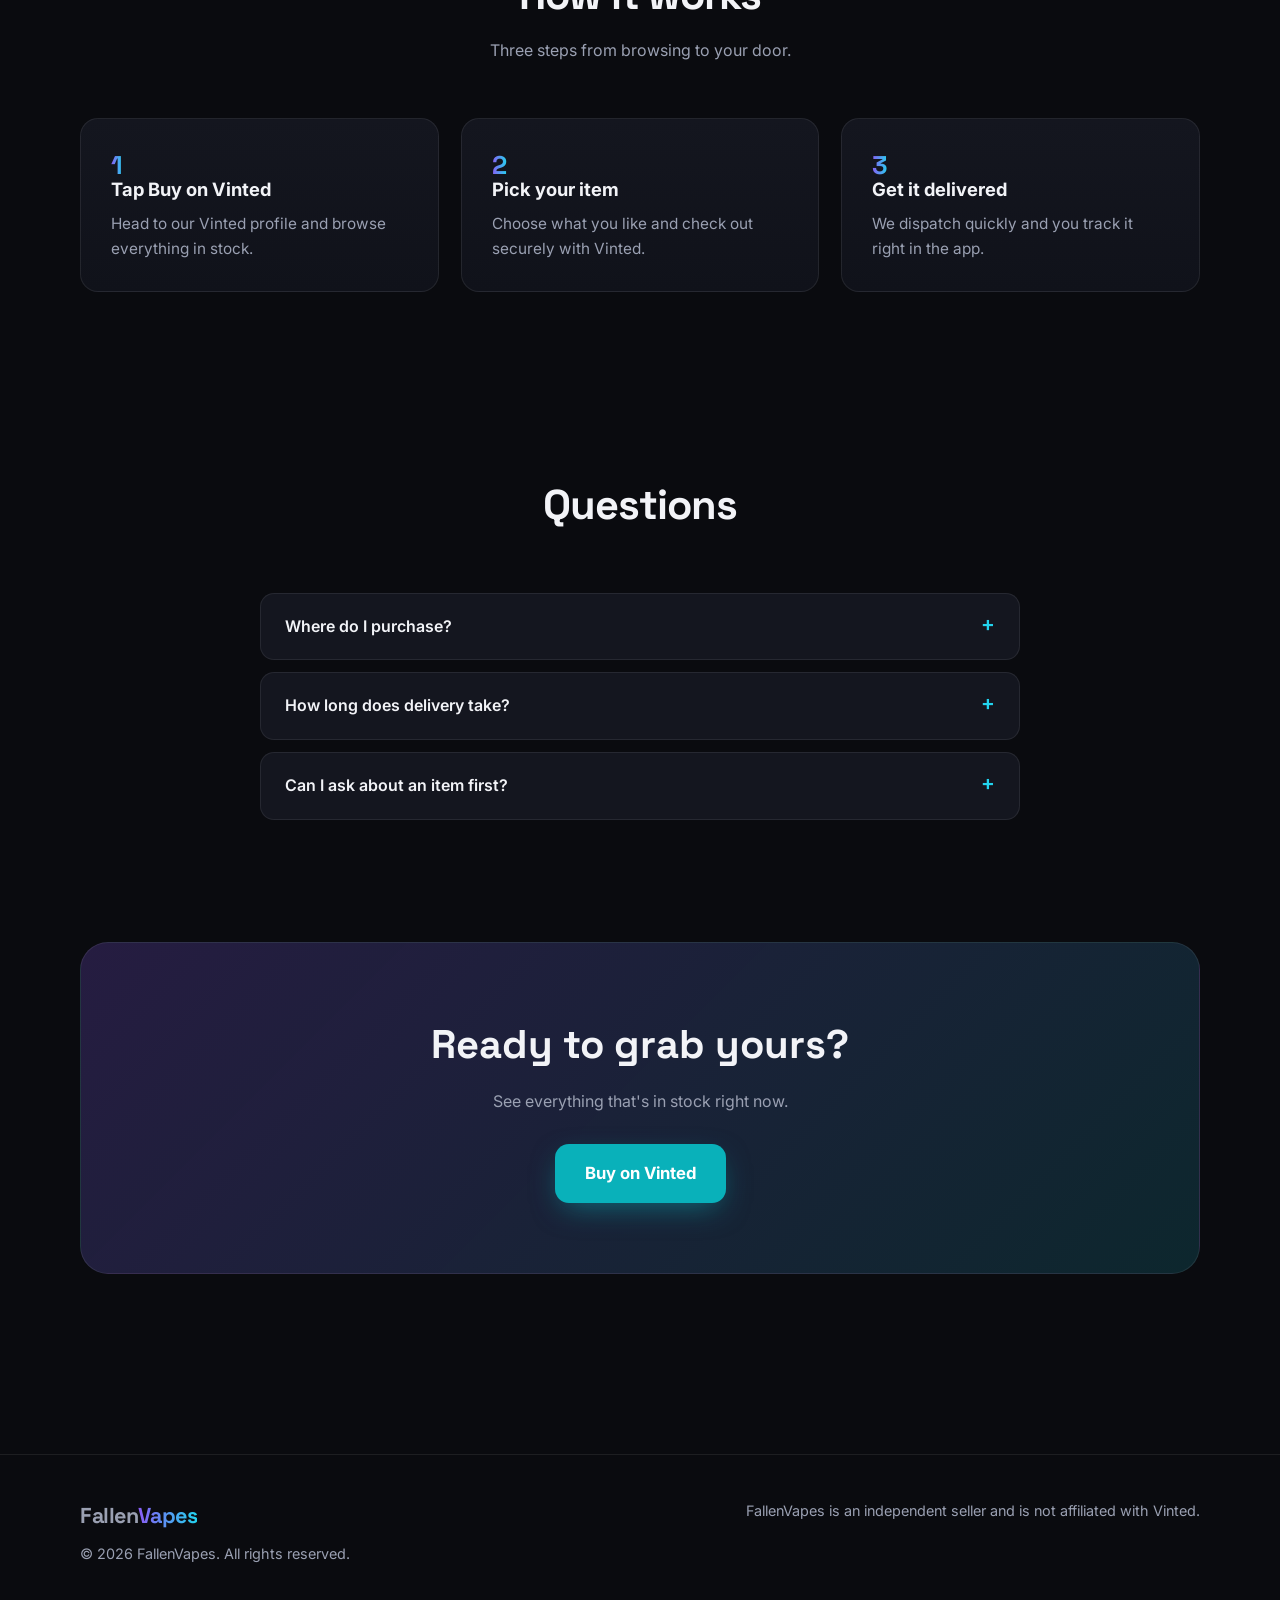
==== commit ea434f11: "Update index.html" ====
--- a/index.html
+++ b/index.html
@@ -26,7 +26,6 @@
       <a href="#how">How it works</a>
       <a href="#faq">FAQ</a>
     </nav>
-    <a class="btn-nav" href="how-to-buy.html">How to buy a vape</a>
   </div>
 </header>
 
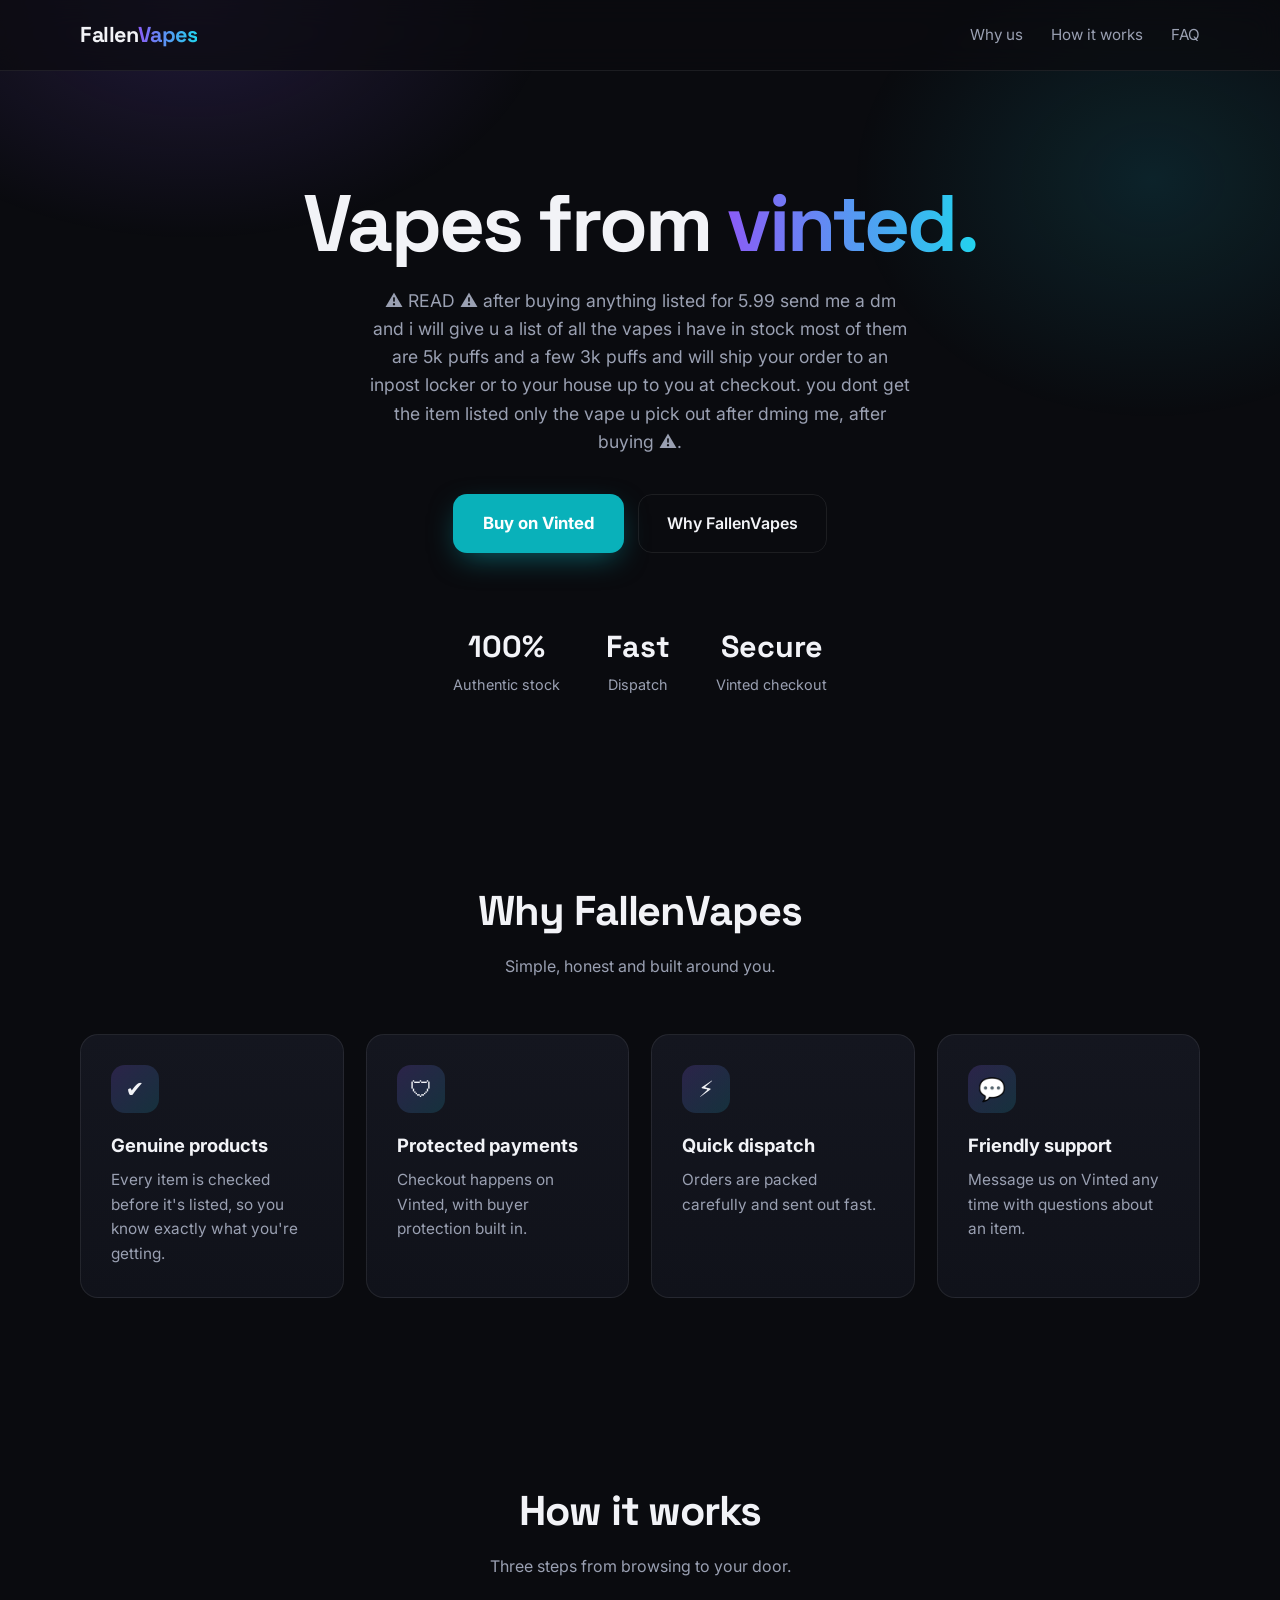
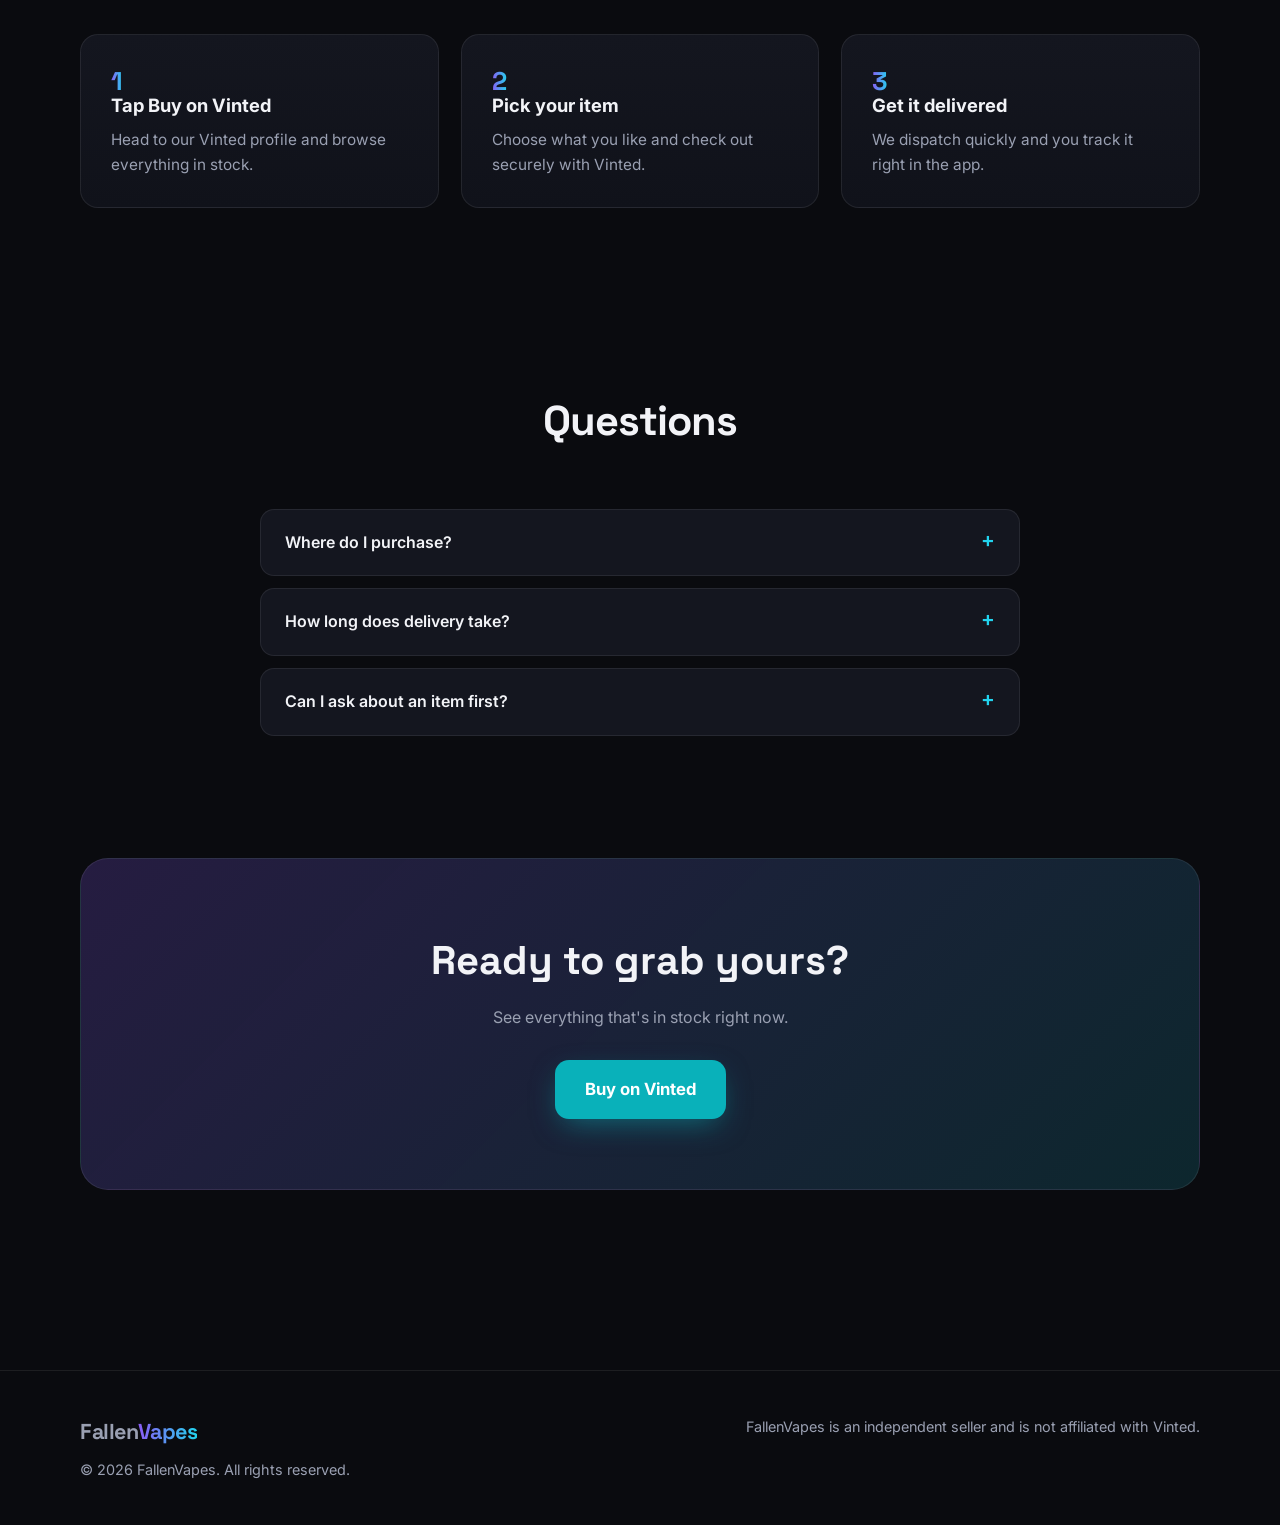
==== commit 5439c717: "Update index.html" ====
--- a/index.html
+++ b/index.html
@@ -32,7 +32,7 @@
 <main id="top">
   <section class="hero">
     <div class="container">
-      <h1>Quality you can <em>trust.</em></h1>
+      <h1>Vapes from <em>vinted.</em></h1>
       <p>⚠️ READ ⚠️ after buying anything listed for 5.99 send me a dm and i will give u a list of all the vapes i have in stock most of them are 5k puffs and a few 3k puffs and will ship your order to an inpost locker or to your house up to you at checkout. you dont get the item listed only the vape u pick out after dming me, after buying ⚠️.</p>
       <div class="cta-row">
         <!-- Replace the href with your Vinted profile link -->
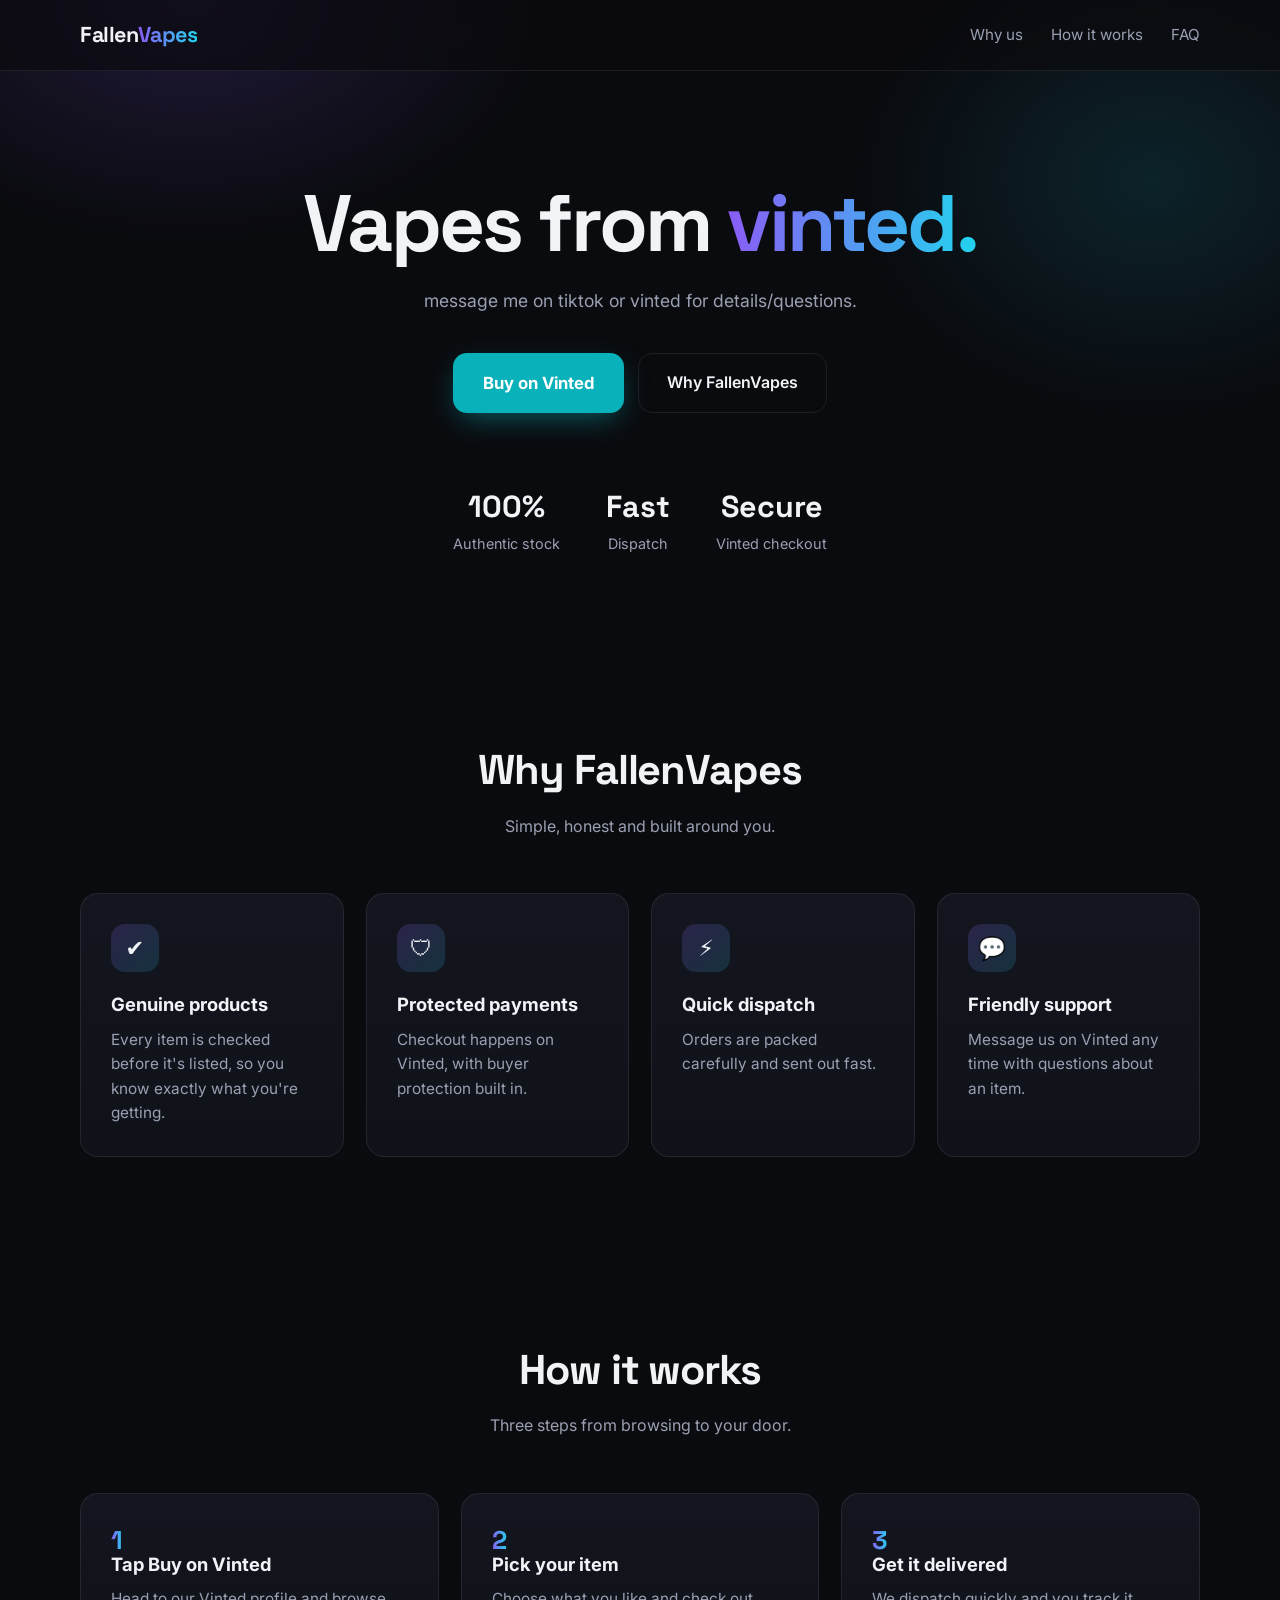
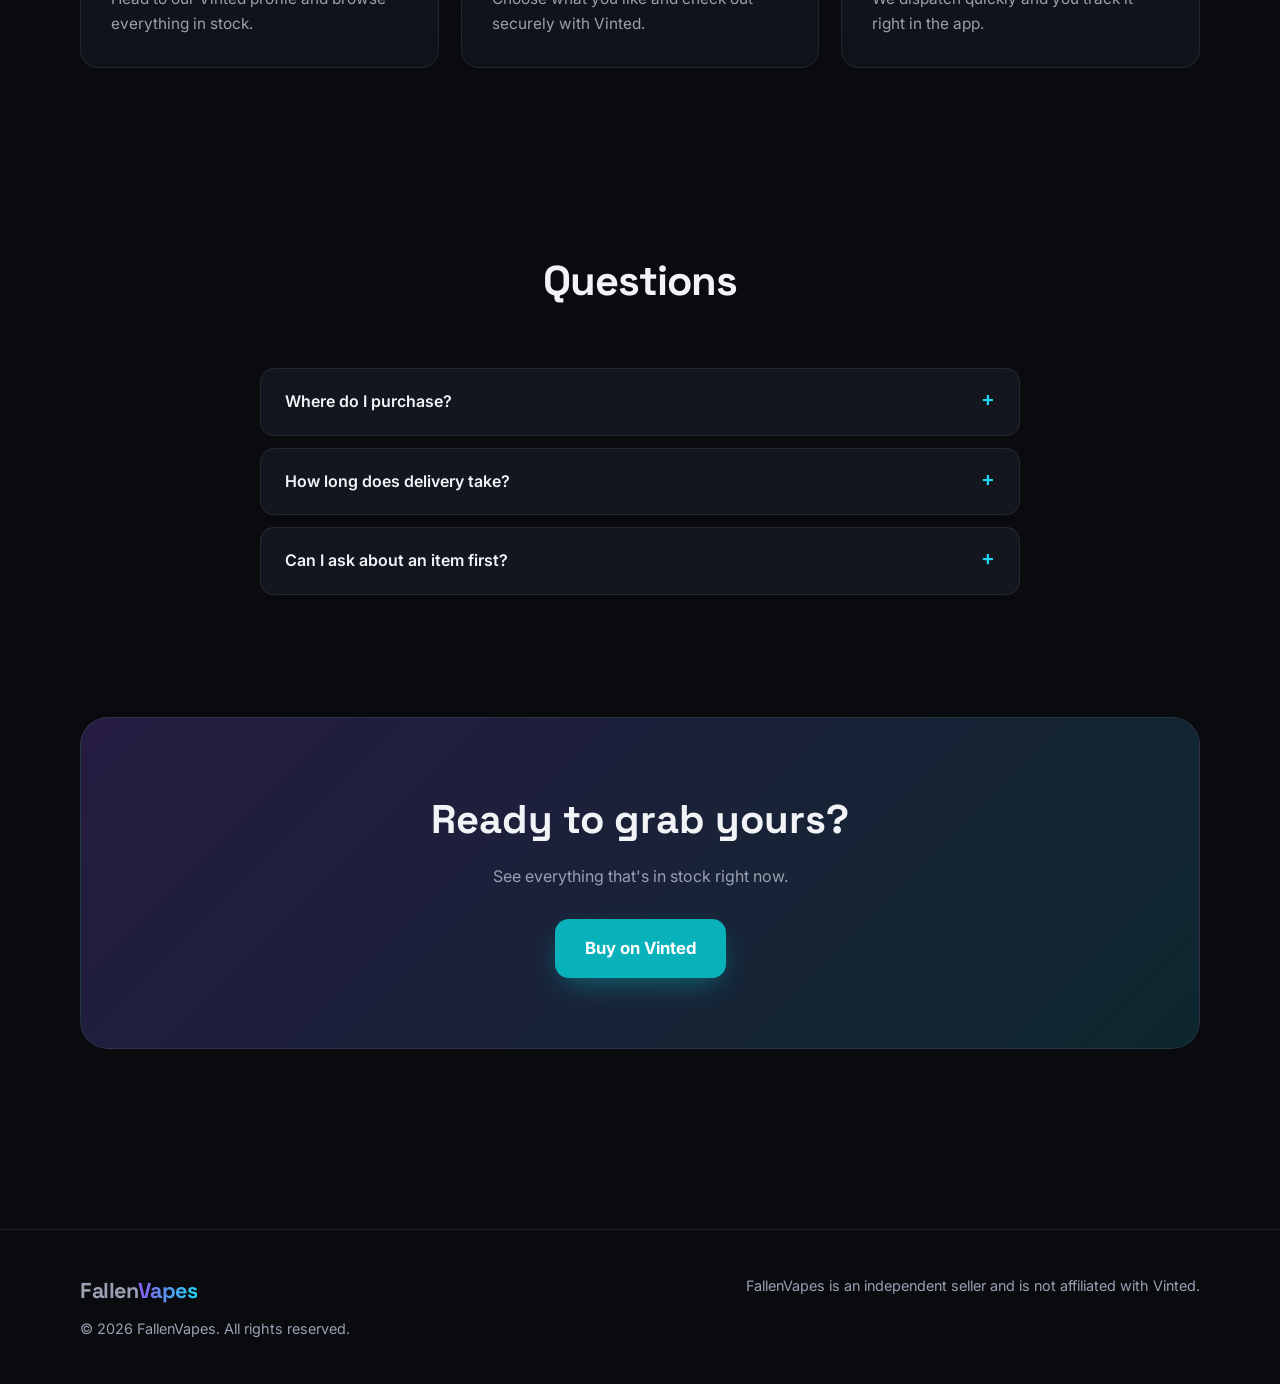
==== commit fd43ed11: "Update index.html" ====
--- a/index.html
+++ b/index.html
@@ -33,7 +33,7 @@
   <section class="hero">
     <div class="container">
       <h1>Vapes from <em>vinted.</em></h1>
-      <p>⚠️ READ ⚠️ after buying anything listed for 5.99 send me a dm and i will give u a list of all the vapes i have in stock most of them are 5k puffs and a few 3k puffs and will ship your order to an inpost locker or to your house up to you at checkout. you dont get the item listed only the vape u pick out after dming me, after buying ⚠️.</p>
+      <p>message me on tiktok or vinted for details/questions.</p>
       <div class="cta-row">
         <!-- Replace the href with your Vinted profile link -->
         <a class="btn-vinted" href="https://www.vinted.co.uk/member/3196561257-fallenshopv" target="_blank" rel="noopener">
